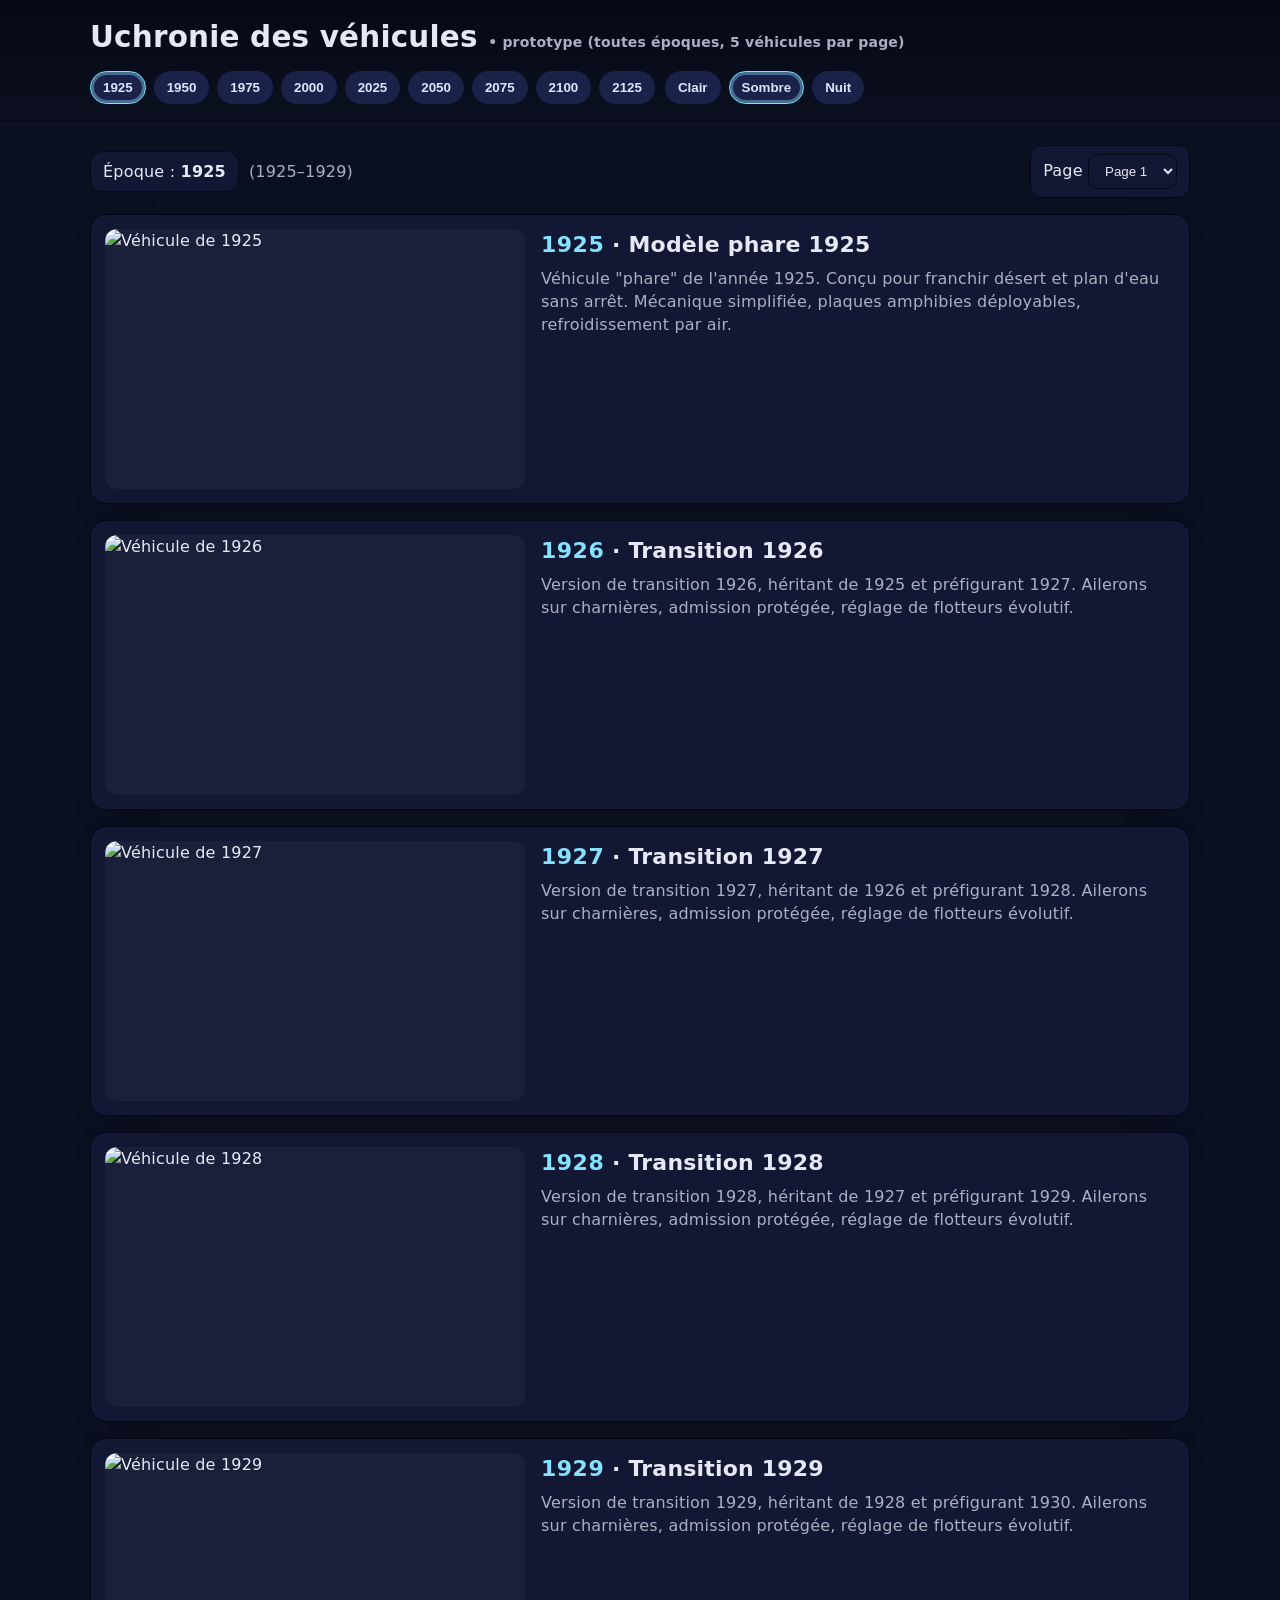
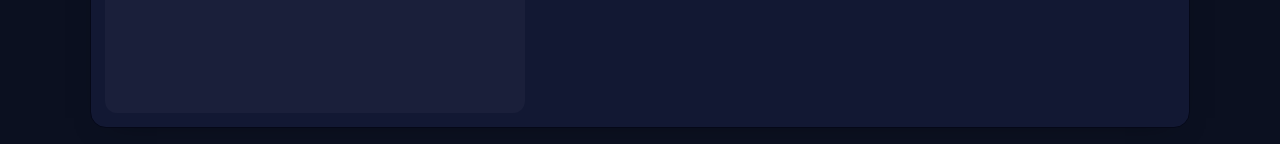
==== index.html @ 2140885a "Update and rename chronodius-index/index.html to index.html correction de la racine" ====
<!DOCTYPE html>
<html lang="fr">
<head>
  <meta charset="utf-8" />
  <meta name="viewport" content="width=device-width, initial-scale=1" />
  <title>Uchronie des véhicules • Starter 1925–1949</title>
  <style>
    :root {
      --bg: #0b1020;
      --fg: #e6e9f5;
      --muted: #aab0c4;
      --panel: #121833;
      --accent: #86e1ff;
      --btn: #1a224a;
      --btn-fg: #dbe6ff;
      --ring: #86e1ff66;
    }
    .theme-light{ --bg:#f5f7fb; --fg:#101223; --muted:#5b6177; --panel:#ffffff; --accent:#2b79ff; --btn:#e8ecf9; --btn-fg:#0f1a3a; --ring:#2b79ff55; }
    .theme-dark { --bg:#0b1020; --fg:#e6e9f5; --muted:#aab0c4; --panel:#121833; --accent:#86e1ff; --btn:#1a224a; --btn-fg:#dbe6ff; --ring:#86e1ff66; }
    .theme-night{ --bg:#04050b; --fg:#d6d9eb; --muted:#9aa2c0; --panel:#0a0f24; --accent:#9a7bff; --btn:#10183a; --btn-fg:#e6e6ff; --ring:#9a7bff55; }

    html,body{height:100%;}
    body{
      margin:0; background:var(--bg); color:var(--fg); font-family: system-ui, -apple-system, Segoe UI, Roboto, Inter, Helvetica, Arial, sans-serif;
      line-height:1.45; letter-spacing:.2px;
    }
    header{
      position:sticky; top:0; z-index:10; backdrop-filter:saturate(140%) blur(8px);
      background: linear-gradient(180deg, color-mix(in oklab, var(--bg), #000 20%) 0%, var(--bg) 100%);
      border-bottom:1px solid color-mix(in oklab, var(--panel), #000 35%);
    }
    .wrap{ max-width:1100px; margin:0 auto; padding:16px; }
    h1{ font-size: clamp(20px, 2.3vw, 32px); margin:0; }
    .sub{ color:var(--muted); font-size:14px; }

    .bar{ display:flex; gap:10px; flex-wrap:wrap; align-items:center; margin-top:12px; }
    .eras, .themes{ display:flex; gap:8px; flex-wrap:wrap; }
    button{
      appearance:none; border:1px solid transparent; background:var(--btn); color:var(--btn-fg);
      padding:8px 12px; border-radius:999px; font-weight:600; cursor:pointer; transition: .15s ease;
    }
    button:hover{ transform:translateY(-1px); box-shadow:0 6px 16px -8px var(--ring); }
    button:focus{ outline:2px solid transparent; box-shadow:0 0 0 3px var(--ring); }
    button[aria-current="true"]{ border-color:var(--accent); box-shadow:0 0 0 3px var(--ring) inset; }
    button[disabled]{ opacity:.45; cursor:not-allowed; }

    main{ padding:24px 0 64px; }
    .controls{ display:flex; justify-content:space-between; align-items:center; gap:12px; margin: 8px 0 16px; }
    .controls .left{ display:flex; gap:10px; align-items:center; }
    .pill{ background:var(--panel); padding:8px 12px; border-radius:12px; border:1px solid color-mix(in oklab, var(--panel), #000 35%); }
    select{ background:var(--panel); color:var(--fg); border:1px solid color-mix(in oklab, var(--panel), #000 35%); border-radius:10px; padding:8px 12px; }
    .range{ color:var(--muted); font-variant-numeric:tabular-nums; }

    .grid{ display:grid; gap:16px; }
    .card{
      display:grid; grid-template-columns: minmax(260px, 420px) 1fr; gap:16px; align-items:start;
      background: var(--panel); border-radius:16px; padding:14px; border:1px solid color-mix(in oklab, var(--panel), #000 35%);
      box-shadow: 0 10px 30px -20px #0008;
    }
    .card img{ width:100%; height:260px; object-fit:cover; border-radius:12px; background: #1a1f3a; }
    .card h3{ margin:0 0 6px; font-size: clamp(18px, 1.8vw, 22px); }
    .year{ font-weight:700; letter-spacing:.5px; color:var(--accent); }
    .desc{ color:var(--muted); margin-top:6px; }

    @media (max-width: 860px){
      .card{ grid-template-columns: 1fr; }
      .card img{ height: 220px; }
      .controls{ flex-direction:column; align-items:stretch; }
      .controls .left{ justify-content:space-between; }
    }
  </style>
</head>
<body class="theme-dark">
  <header>
    <div class="wrap">
      <h1>Uchronie des véhicules
        <span class="sub">• prototype (toutes époques, 5 véhicules par page)</span>
      </h1>
      <div class="bar">
        <div class="eras" id="eraBar" aria-label="Choisir l'époque" role="tablist"></div>
        <div class="themes" aria-label="Thèmes">
          <button data-theme="light" title="Thème clair">Clair</button>
          <button data-theme="dark" title="Thème sombre" aria-current="true">Sombre</button>
          <button data-theme="night" title="Thème nuit">Nuit</button>
        </div>
      </div>
    </div>
  </header>

  <main class="wrap">
    <div class="controls">
      <div class="left">
        <span class="pill">Époque : <strong id="eraLabel">1925</strong></span>
        <span class="range" id="rangeLabel">(1925–1929)</span>
      </div>
      <label class="pill" for="pageSelect">Page 
        <select id="pageSelect" aria-label="Sélecteur de page"></select>
      </label>
    </div>

    <section class="grid" id="cards" aria-live="polite"></section>
  </main>

  <script>
    // ---------- Config ----------
    const ERAS = [1925, 1950, 1975, 2000, 2025, 2050, 2075, 2100, 2125]; // 9 boutons listés
    const ERA_SPAN_YEARS = 25;    // chaque époque couvre 25 ans (ex. 1925–1949)
    const PAGE_SIZE = 5;          // 5 véhicules par page

    // ---------- Éléments ----------
    const eraBar = document.getElementById('eraBar');
    const eraLabel = document.getElementById('eraLabel');
    const rangeLabel = document.getElementById('rangeLabel');
    const pageSelect = document.getElementById('pageSelect');
    const cards = document.getElementById('cards');

    // ---------- Thèmes ----------
    const root = document.body;
    const themeButtons = document.querySelectorAll('[data-theme]');
    const THEME_KEY = 'uchronie_theme';
    function applyTheme(name){
      root.classList.remove('theme-light','theme-dark','theme-night');
      root.classList.add(`theme-${name}`);
      themeButtons.forEach(b=>b.setAttribute('aria-current', b.dataset.theme===name ? 'true' : 'false'));
      localStorage.setItem(THEME_KEY, name);
    }
    // init theme
    applyTheme(localStorage.getItem(THEME_KEY) || 'dark');
    themeButtons.forEach(btn=>btn.addEventListener('click',()=>applyTheme(btn.dataset.theme)));

    // ---------- Fonction utilitaire pour les images ----------
    function getVehicleImage(year) {
      // Utiliser les vraies images pour les années spécifiées, placeholders pour les autres
      if (year === 1925 || year === 1926 || 
          year === 1930 || year === 1931 || year === 1932 || year === 1934 ||
          year === 1935 || year === 1936 || year === 1937 ||
          year === 1940 || year === 1941 || year === 1942 || year === 1943 || year === 1944 ||
          year === 1945 || year === 1946 || year === 1947 || year === 1948 || year === 1949 ||
          year === 1950 || year === 1951 || year === 1952 || year === 1953 || year === 1954 ||
          year === 1955 || year === 1956 || year === 1957 || year === 1958 || year === 1959        
        ) {
        return `img/${year}.png`;
      } else {
        return `https://via.placeholder.com/800x520?text=${encodeURIComponent('Véhicule '+year)}`;
      }
    }

    // ---------- Données (prototype pour l'époque 1925) ----------
    function makeVehiclesForEra(startYear){
      // couvre startYear .. startYear+24 (incl.)
      const out = [];
      for(let y=startYear; y<startYear+ERA_SPAN_YEARS; y++){
        const milestone = (y % 5 === 0); // années .0 ou .5
        const title = milestone
          ? `Modèle phare ${y}`
          : `Transition ${y}`;
        const imgUrl = getVehicleImage(y);
        const blurb = milestone
          ? `Véhicule "phare" de l'année ${y}. Conçu pour franchir désert et plan d'eau sans arrêt. Mécanique simplifiée, plaques amphibies déployables, refroidissement par air.`
          : `Version de transition ${y}, héritant de ${y-1} et préfigurant ${y+1}. Ailerons sur charnières, admission protégée, réglage de flotteurs évolutif.`;
        out.push({ id: `car-${y}`, year:y, title, img:imgUrl, desc: blurb });
      }
      return out;
    }

    // ---------- Données pour l'époque 1950 ----------
    function makeVehiclesForEra1950(startYear){
      // couvre startYear .. startYear+24 (incl.)
      const out = [];
      for(let y=startYear; y<startYear+ERA_SPAN_YEARS; y++){
        const milestone = (y % 5 === 0); // années .0 ou .5
        const title = milestone
          ? `Modèle phare ${y}`
          : `Transition ${y}`;
        const imgUrl = getVehicleImage(y);
        const blurb = milestone
          ? `Véhicule "phare" de l'année ${y}. Conçu pour franchir désert et plan d'eau sans arrêt. Mécanique simplifiée, plaques amphibies déployables, refroidissement par air.`
          : `Version de transition ${y}, héritant de ${y-1} et préfigurant ${y+1}. Ailerons sur charnières, admission protégée, réglage de flotteurs évolutif.`;
        out.push({ id: `car-${y}`, year:y, title, img:imgUrl, desc: blurb });
      }
      return out;
    }

    // ---------- Données pour l'époque 1975 ----------
    function makeVehiclesForEra1975(startYear){
      const out = [];
      for(let y=startYear; y<startYear+ERA_SPAN_YEARS; y++){
        const milestone = (y % 5 === 0);
        const title = milestone
          ? `Modèle phare ${y}`
          : `Transition ${y}`;
        const imgUrl = getVehicleImage(y);
        const blurb = milestone
          ? `Véhicule "phare" de l'année ${y}. Conçu pour franchir désert et plan d'eau sans arrêt. Mécanique simplifiée, plaques amphibies déployables, refroidissement par air.`
          : `Version de transition ${y}, héritant de ${y-1} et préfigurant ${y+1}. Ailerons sur charnières, admission protégée, réglage de flotteurs évolutif.`;
        out.push({ id: `car-${y}`, year:y, title, img:imgUrl, desc: blurb });
      }
      return out;
    }

    // ---------- Données pour l'époque 2000 ----------
    function makeVehiclesForEra2000(startYear){
      const out = [];
      for(let y=startYear; y<startYear+ERA_SPAN_YEARS; y++){
        const milestone = (y % 5 === 0);
        const title = milestone
          ? `Modèle phare ${y}`
          : `Transition ${y}`;
        const imgUrl = getVehicleImage(y);
        const blurb = milestone
          ? `Véhicule "phare" de l'année ${y}. Conçu pour franchir désert et plan d'eau sans arrêt. Mécanique simplifiée, plaques amphibies déployables, refroidissement par air.`
          : `Version de transition ${y}, héritant de ${y-1} et préfigurant ${y+1}. Ailerons sur charnières, admission protégée, réglage de flotteurs évolutif.`;
        out.push({ id: `car-${y}`, year:y, title, img:imgUrl, desc: blurb });
      }
      return out;
    }

    // ---------- Données pour l'époque 2025 ----------
    function makeVehiclesForEra2025(startYear){
      const out = [];
      for(let y=startYear; y<startYear+ERA_SPAN_YEARS; y++){
        const milestone = (y % 5 === 0);
        const title = milestone
          ? `Modèle phare ${y}`
          : `Transition ${y}`;
        const imgUrl = getVehicleImage(y);
        const blurb = milestone
          ? `Véhicule "phare" de l'année ${y}. Conçu pour franchir désert et plan d'eau sans arrêt. Mécanique simplifiée, plaques amphibies déployables, refroidissement par air.`
          : `Version de transition ${y}, héritant de ${y-1} et préfigurant ${y+1}. Ailerons sur charnières, admission protégée, réglage de flotteurs évolutif.`;
        out.push({ id: `car-${y}`, year:y, title, img:imgUrl, desc: blurb });
      }
      return out;
    }

    // ---------- Données pour l'époque 2050 ----------
    function makeVehiclesForEra2050(startYear){
      const out = [];
      for(let y=startYear; y<startYear+ERA_SPAN_YEARS; y++){
        const milestone = (y % 5 === 0);
        const title = milestone
          ? `Modèle phare ${y}`
          : `Transition ${y}`;
        const imgUrl = getVehicleImage(y);
        const blurb = milestone
          ? `Véhicule "phare" de l'année ${y}. Conçu pour franchir désert et plan d'eau sans arrêt. Mécanique simplifiée, plaques amphibies déployables, refroidissement par air.`
          : `Version de transition ${y}, héritant de ${y-1} et préfigurant ${y+1}. Ailerons sur charnières, admission protégée, réglage de flotteurs évolutif.`;
        out.push({ id: `car-${y}`, year:y, title, img:imgUrl, desc: blurb });
      }
      return out;
    }

    // ---------- Données pour l'époque 2075 ----------
    function makeVehiclesForEra2075(startYear){
      const out = [];
      for(let y=startYear; y<startYear+ERA_SPAN_YEARS; y++){
        const milestone = (y % 5 === 0);
        const title = milestone
          ? `Modèle phare ${y}`
          : `Transition ${y}`;
        const imgUrl = getVehicleImage(y);
        const blurb = milestone
          ? `Véhicule "phare" de l'année ${y}. Conçu pour franchir désert et plan d'eau sans arrêt. Mécanique simplifiée, plaques amphibies déployables, refroidissement par air.`
          : `Version de transition ${y}, héritant de ${y-1} et préfigurant ${y+1}. Ailerons sur charnières, admission protégée, réglage de flotteurs évolutif.`;
        out.push({ id: `car-${y}`, year:y, title, img:imgUrl, desc: blurb });
      }
      return out;
    }

    // ---------- Données pour l'époque 2100 ----------
    function makeVehiclesForEra2100(startYear){
      const out = [];
      for(let y=startYear; y<startYear+ERA_SPAN_YEARS; y++){
        const milestone = (y % 5 === 0);
        const title = milestone
          ? `Modèle phare ${y}`
          : `Transition ${y}`;
        const imgUrl = getVehicleImage(y);
        const blurb = milestone
          ? `Véhicule "phare" de l'année ${y}. Conçu pour franchir désert et plan d'eau sans arrêt. Mécanique simplifiée, plaques amphibies déployables, refroidissement par air.`
          : `Version de transition ${y}, héritant de ${y-1} et préfigurant ${y+1}. Ailerons sur charnières, admission protégée, réglage de flotteurs évolutif.`;
        out.push({ id: `car-${y}`, year:y, title, img:imgUrl, desc: blurb });
      }
      return out;
    }

    // ---------- Données pour l'époque 2125 ----------
    function makeVehiclesForEra2125(startYear){
      const out = [];
      for(let y=startYear; y<startYear+ERA_SPAN_YEARS; y++){
        const milestone = (y % 5 === 0);
        const title = milestone
          ? `Modèle phare ${y}`
          : `Transition ${y}`;
        const imgUrl = getVehicleImage(y);
        const blurb = milestone
          ? `Véhicule "phare" de l'année ${y}. Conçu pour franchir désert et plan d'eau sans arrêt. Mécanique simplifiée, plaques amphibies déployables, refroidissement par air.`
          : `Version de transition ${y}, héritant de ${y-1} et préfigurant ${y+1}. Ailerons sur charnières, admission protégée, réglage de flotteurs évolutif.`;
        out.push({ id: `car-${y}`, year:y, title, img:imgUrl, desc: blurb });
      }
      return out;
    }

    const DATA = {
      1925: makeVehiclesForEra(1925),
      1950: makeVehiclesForEra1950(1950),
      1975: makeVehiclesForEra1975(1975),
      2000: makeVehiclesForEra2000(2000),
      2025: makeVehiclesForEra2025(2025),
      2050: makeVehiclesForEra2050(2050),
      2075: makeVehiclesForEra2075(2075),
      2100: makeVehiclesForEra2100(2100),
      2125: makeVehiclesForEra2125(2125),
    };

    // ---------- UI : barre d'époques ----------
    function buildEraBar(currentEra){
      eraBar.innerHTML = '';
      ERAS.forEach(era => {
        const b = document.createElement('button');
        b.textContent = era;
        b.role = 'tab';
        b.setAttribute('aria-current', era===currentEra ? 'true' : 'false');
        if(!(era in DATA)){
          b.disabled = true; // pas encore prêt
          b.title = 'Bientôt';
        }else{
          b.addEventListener('click', ()=> navigate(era, 1));
        }
        eraBar.appendChild(b);
      });
    }

    // ---------- Rendu de page ----------
    function render(era, page){
      const vehicles = DATA[era];
      const totalPages = Math.ceil(vehicles.length / PAGE_SIZE);

      // labels
      eraLabel.textContent = era;
      const rangeStart = era;
      const rangeEnd = era + ERA_SPAN_YEARS - 1;
      const sliceStartYear = era + (page-1)*PAGE_SIZE;
      const sliceEndYear = Math.min(rangeStart + page*PAGE_SIZE - 1, rangeEnd);
      rangeLabel.textContent = `(${sliceStartYear}\u2013${sliceEndYear})`;

      // page select
      pageSelect.innerHTML = '';
      for(let p=1; p<=totalPages; p++){
        const opt = document.createElement('option');
        opt.value = p; opt.textContent = `Page ${p}`;
        if(p===page) opt.selected = true;
        pageSelect.appendChild(opt);
      }

      // cards
      const start = (page-1)*PAGE_SIZE;
      const end = start + PAGE_SIZE;
      const pageItems = vehicles.slice(start, end);

      cards.innerHTML = '';
      pageItems.forEach(v => {
        const art = document.createElement('article');
        art.className = 'card';
        art.innerHTML = `
          <img src="${v.img}" alt="Véhicule de ${v.year}" loading="lazy" />
          <div>
            <h3><span class="year">${v.year}</span> · ${v.title}</h3>
            <p class="desc">${v.desc}</p>
          </div>
        `;
        cards.appendChild(art);
      });
    }

    // ---------- Navigation (hash simple) ----------
    function navigate(era, page){
      location.hash = `#era=${era}&page=${page}`;
    }
    function parseHash(){
      const m = location.hash.match(/era=(\d+).*page=(\d+)/);
      const era = m ? parseInt(m[1],10) : 1925;
      const page = m ? parseInt(m[2],10) : 1;
      return {era, page};
    }
    window.addEventListener('hashchange', ()=>{
      const {era, page} = parseHash();
      buildEraBar(era);
      render(era, page);
    });

    // ---------- Init ----------
    (function init(){
      if(!location.hash) navigate(1925, 1);
      const {era, page} = parseHash();
      buildEraBar(era);
      render(era, page);
      pageSelect.addEventListener('change', e => navigate(parseHash().era, parseInt(e.target.value,10)));
    })();
  </script>
</body>
</html>
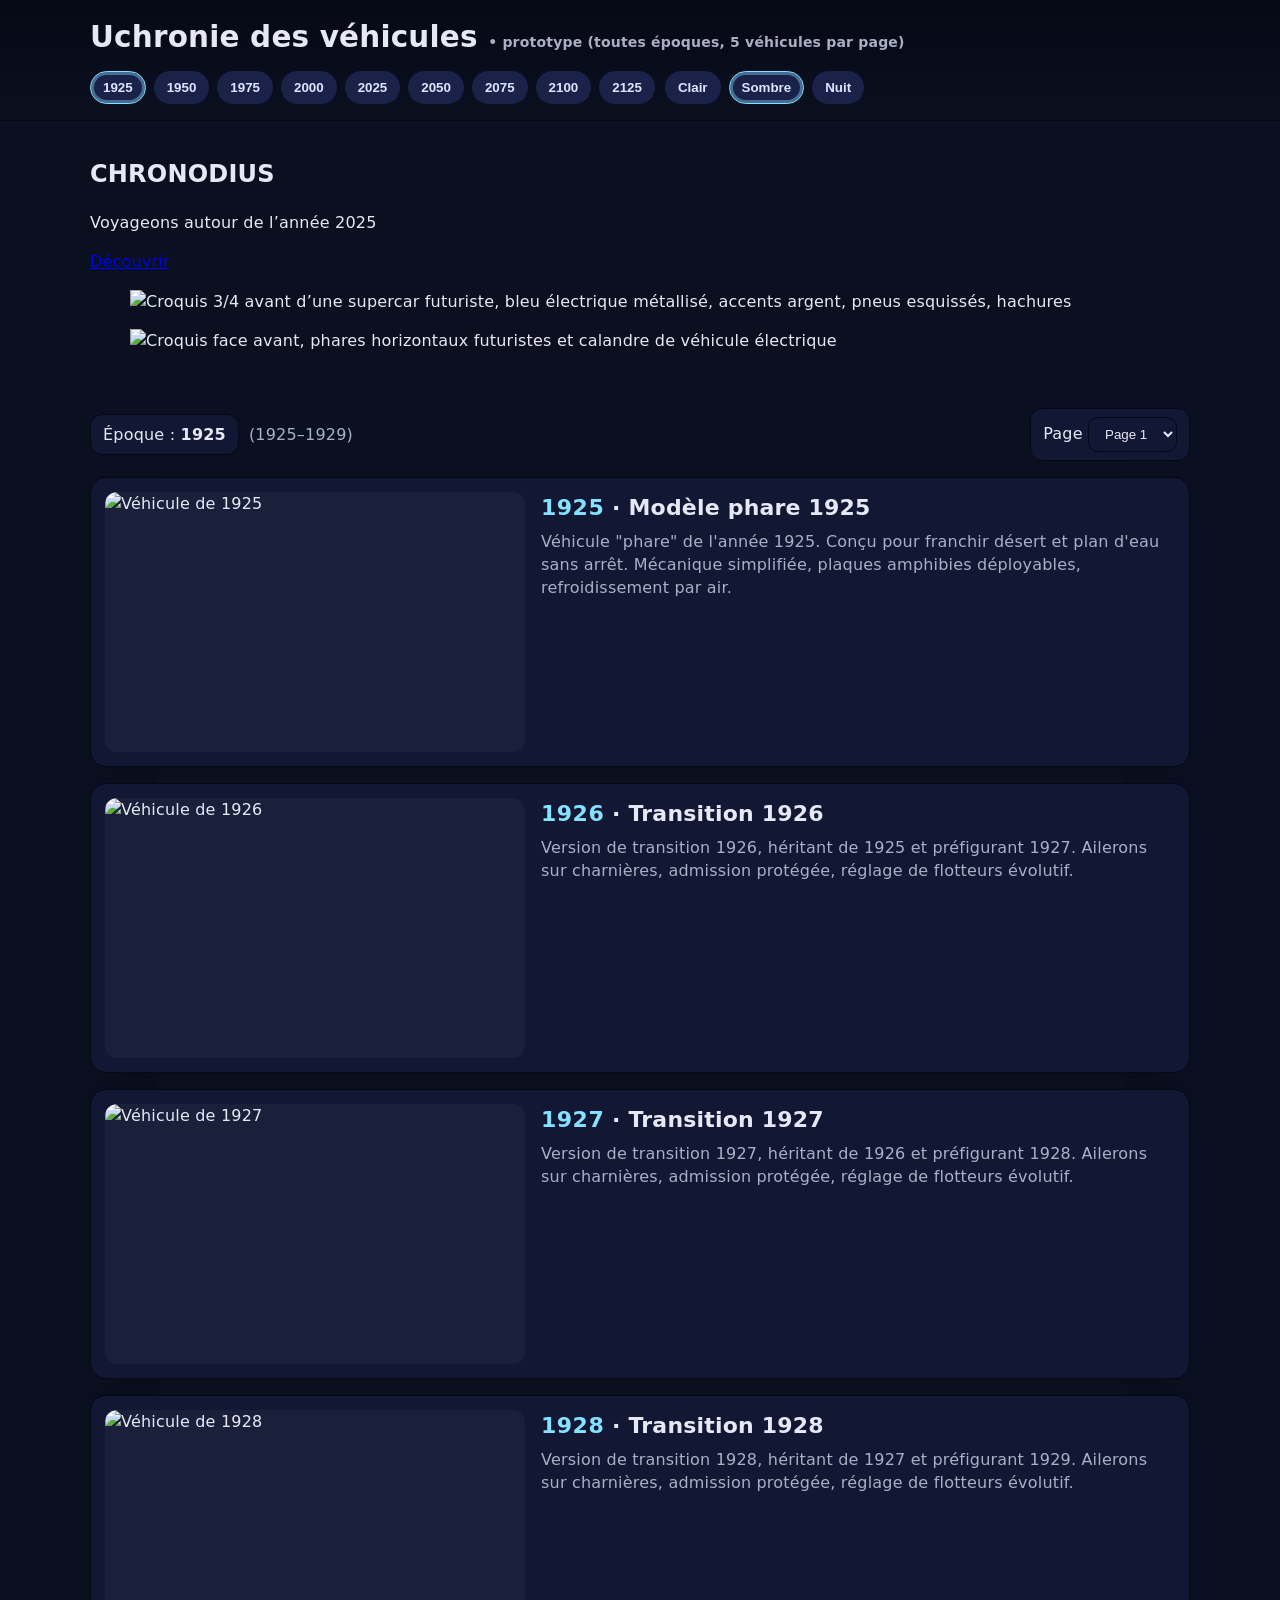
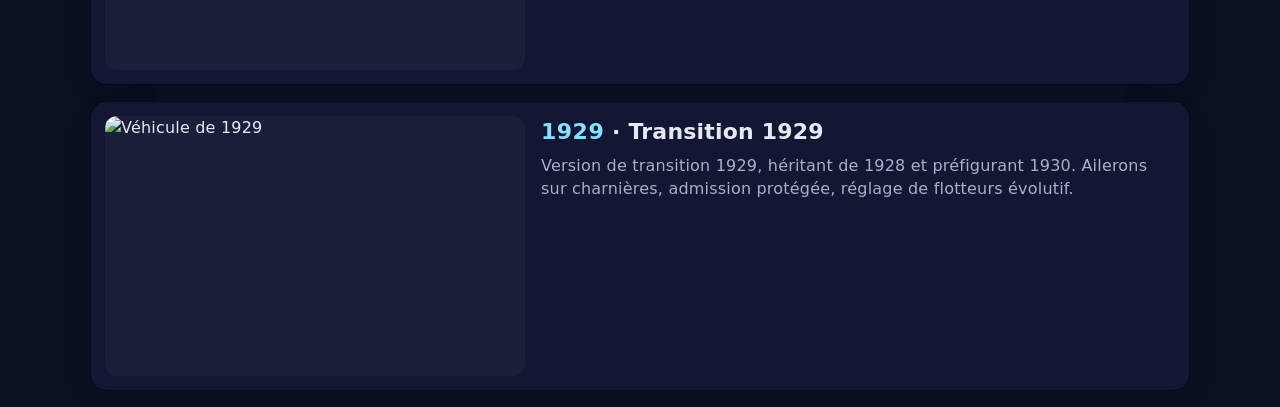
==== commit dd3b4b78: "Add files via upload" ====
--- a/index.html
+++ b/index.html
@@ -3,7 +3,7 @@
 <head>
   <meta charset="utf-8" />
   <meta name="viewport" content="width=device-width, initial-scale=1" />
-  <title>Uchronie des véhicules • Starter 1925–1949</title>
+  <title>Uchronie des véhicules • Starter 1925–2125</title>
   <style>
     :root {
       --bg: #0b1020;
@@ -69,6 +69,7 @@
       .controls .left{ justify-content:space-between; }
     }
   </style>
+  <link rel="stylesheet" href="style.css">
 </head>
 <body class="theme-dark">
   <header>
@@ -87,6 +88,32 @@
     </div>
   </header>
 
+  <section class="chronodius-hero" id="hero">
+  <div class="wrap hero-wrap">
+    <h2 class="hero-title">CHRONODIUS</h2>
+    <p class="hero-sub">Voyageons autour de l’année 2025</p>
+
+    <a class="hero-cta" href="#cards" aria-label="Aller à la galerie">
+      Découvrir
+    </a>
+
+    <div class="hero-sketches">
+      <!-- Vue 3/4 avant (en haut sur desktop ; en premier sur mobile) -->
+      <figure class="hero-sheet">
+        <img src="img/chronodius-sketch.png"
+             alt="Croquis 3/4 avant d’une supercar futuriste, bleu électrique métallisé, accents argent, pneus esquissés, hachures">
+      </figure>
+
+      <!-- Vue de face (en dessous sur desktop et mobile) -->
+      <figure class="hero-sheet">
+        <img src="img/chronodius-front.png"
+             alt="Croquis face avant, phares horizontaux futuristes et calandre de véhicule électrique">
+      </figure>
+    </div>
+  </div>
+</section>
+
+
   <main class="wrap">
     <div class="controls">
       <div class="left">
@@ -103,9 +130,17 @@
 
   <script>
     // ---------- Config ----------
-    const ERAS = [1925, 1950, 1975, 2000, 2025, 2050, 2075, 2100, 2125]; // 9 boutons listés
+    const ERAS = [1925, 1950, 1975, 2000, 2025, 2050, 2075, 2100, 2125];
     const ERA_SPAN_YEARS = 25;    // chaque époque couvre 25 ans (ex. 1925–1949)
     const PAGE_SIZE = 5;          // 5 véhicules par page
+
+    // Années pour lesquelles tu as déjà de vraies images dans /img (PNG)
+    const AVAILABLE_IMG_YEARS = new Set([
+      1925, 1926,
+      1930, 1931, 1932, 1934, 1935, 1936, 1937,
+      1940, 1941, 1942, 1943, 1944, 1945, 1946, 1947, 1948, 1949,
+      1950, 1951, 1952, 1953, 1954, 1955, 1956, 1957, 1958, 1959
+    ]);
 
     // ---------- Éléments ----------
     const eraBar = document.getElementById('eraBar');
@@ -128,189 +163,28 @@
     applyTheme(localStorage.getItem(THEME_KEY) || 'dark');
     themeButtons.forEach(btn=>btn.addEventListener('click',()=>applyTheme(btn.dataset.theme)));
 
-    // ---------- Fonction utilitaire pour les images ----------
-    function getVehicleImage(year) {
-      // Utiliser les vraies images pour les années spécifiées, placeholders pour les autres
-      if (year === 1925 || year === 1926 || 
-          year === 1930 || year === 1931 || year === 1932 || year === 1934 ||
-          year === 1935 || year === 1936 || year === 1937 ||
-          year === 1940 || year === 1941 || year === 1942 || year === 1943 || year === 1944 ||
-          year === 1945 || year === 1946 || year === 1947 || year === 1948 || year === 1949 ||
-          year === 1950 || year === 1951 || year === 1952 || year === 1953 || year === 1954 ||
-          year === 1955 || year === 1956 || year === 1957 || year === 1958 || year === 1959        
-        ) {
-        return `img/${year}.png`;
-      } else {
-        return `https://via.placeholder.com/800x520?text=${encodeURIComponent('Véhicule '+year)}`;
-      }
-    }
-
-    // ---------- Données (prototype pour l'époque 1925) ----------
+    // ---------- Utilitaires images ----------
+    const PLACEHOLDER = (year)=>`https://via.placeholder.com/800x520?text=${encodeURIComponent('Véhicule '+year)}`;
+    function getVehicleImage(year){
+      return AVAILABLE_IMG_YEARS.has(year) ? `img/${year}.png` : PLACEHOLDER(year);
+    }
+
+    // ---------- Fabrique de données générique ----------
     function makeVehiclesForEra(startYear){
-      // couvre startYear .. startYear+24 (incl.)
       const out = [];
       for(let y=startYear; y<startYear+ERA_SPAN_YEARS; y++){
         const milestone = (y % 5 === 0); // années .0 ou .5
-        const title = milestone
-          ? `Modèle phare ${y}`
-          : `Transition ${y}`;
-        const imgUrl = getVehicleImage(y);
+        const title = milestone ? `Modèle phare ${y}` : `Transition ${y}`;
         const blurb = milestone
           ? `Véhicule "phare" de l'année ${y}. Conçu pour franchir désert et plan d'eau sans arrêt. Mécanique simplifiée, plaques amphibies déployables, refroidissement par air.`
           : `Version de transition ${y}, héritant de ${y-1} et préfigurant ${y+1}. Ailerons sur charnières, admission protégée, réglage de flotteurs évolutif.`;
-        out.push({ id: `car-${y}`, year:y, title, img:imgUrl, desc: blurb });
+        out.push({ id:`car-${y}`, year:y, title, img:getVehicleImage(y), desc:blurb });
       }
       return out;
     }
 
-    // ---------- Données pour l'époque 1950 ----------
-    function makeVehiclesForEra1950(startYear){
-      // couvre startYear .. startYear+24 (incl.)
-      const out = [];
-      for(let y=startYear; y<startYear+ERA_SPAN_YEARS; y++){
-        const milestone = (y % 5 === 0); // années .0 ou .5
-        const title = milestone
-          ? `Modèle phare ${y}`
-          : `Transition ${y}`;
-        const imgUrl = getVehicleImage(y);
-        const blurb = milestone
-          ? `Véhicule "phare" de l'année ${y}. Conçu pour franchir désert et plan d'eau sans arrêt. Mécanique simplifiée, plaques amphibies déployables, refroidissement par air.`
-          : `Version de transition ${y}, héritant de ${y-1} et préfigurant ${y+1}. Ailerons sur charnières, admission protégée, réglage de flotteurs évolutif.`;
-        out.push({ id: `car-${y}`, year:y, title, img:imgUrl, desc: blurb });
-      }
-      return out;
-    }
-
-    // ---------- Données pour l'époque 1975 ----------
-    function makeVehiclesForEra1975(startYear){
-      const out = [];
-      for(let y=startYear; y<startYear+ERA_SPAN_YEARS; y++){
-        const milestone = (y % 5 === 0);
-        const title = milestone
-          ? `Modèle phare ${y}`
-          : `Transition ${y}`;
-        const imgUrl = getVehicleImage(y);
-        const blurb = milestone
-          ? `Véhicule "phare" de l'année ${y}. Conçu pour franchir désert et plan d'eau sans arrêt. Mécanique simplifiée, plaques amphibies déployables, refroidissement par air.`
-          : `Version de transition ${y}, héritant de ${y-1} et préfigurant ${y+1}. Ailerons sur charnières, admission protégée, réglage de flotteurs évolutif.`;
-        out.push({ id: `car-${y}`, year:y, title, img:imgUrl, desc: blurb });
-      }
-      return out;
-    }
-
-    // ---------- Données pour l'époque 2000 ----------
-    function makeVehiclesForEra2000(startYear){
-      const out = [];
-      for(let y=startYear; y<startYear+ERA_SPAN_YEARS; y++){
-        const milestone = (y % 5 === 0);
-        const title = milestone
-          ? `Modèle phare ${y}`
-          : `Transition ${y}`;
-        const imgUrl = getVehicleImage(y);
-        const blurb = milestone
-          ? `Véhicule "phare" de l'année ${y}. Conçu pour franchir désert et plan d'eau sans arrêt. Mécanique simplifiée, plaques amphibies déployables, refroidissement par air.`
-          : `Version de transition ${y}, héritant de ${y-1} et préfigurant ${y+1}. Ailerons sur charnières, admission protégée, réglage de flotteurs évolutif.`;
-        out.push({ id: `car-${y}`, year:y, title, img:imgUrl, desc: blurb });
-      }
-      return out;
-    }
-
-    // ---------- Données pour l'époque 2025 ----------
-    function makeVehiclesForEra2025(startYear){
-      const out = [];
-      for(let y=startYear; y<startYear+ERA_SPAN_YEARS; y++){
-        const milestone = (y % 5 === 0);
-        const title = milestone
-          ? `Modèle phare ${y}`
-          : `Transition ${y}`;
-        const imgUrl = getVehicleImage(y);
-        const blurb = milestone
-          ? `Véhicule "phare" de l'année ${y}. Conçu pour franchir désert et plan d'eau sans arrêt. Mécanique simplifiée, plaques amphibies déployables, refroidissement par air.`
-          : `Version de transition ${y}, héritant de ${y-1} et préfigurant ${y+1}. Ailerons sur charnières, admission protégée, réglage de flotteurs évolutif.`;
-        out.push({ id: `car-${y}`, year:y, title, img:imgUrl, desc: blurb });
-      }
-      return out;
-    }
-
-    // ---------- Données pour l'époque 2050 ----------
-    function makeVehiclesForEra2050(startYear){
-      const out = [];
-      for(let y=startYear; y<startYear+ERA_SPAN_YEARS; y++){
-        const milestone = (y % 5 === 0);
-        const title = milestone
-          ? `Modèle phare ${y}`
-          : `Transition ${y}`;
-        const imgUrl = getVehicleImage(y);
-        const blurb = milestone
-          ? `Véhicule "phare" de l'année ${y}. Conçu pour franchir désert et plan d'eau sans arrêt. Mécanique simplifiée, plaques amphibies déployables, refroidissement par air.`
-          : `Version de transition ${y}, héritant de ${y-1} et préfigurant ${y+1}. Ailerons sur charnières, admission protégée, réglage de flotteurs évolutif.`;
-        out.push({ id: `car-${y}`, year:y, title, img:imgUrl, desc: blurb });
-      }
-      return out;
-    }
-
-    // ---------- Données pour l'époque 2075 ----------
-    function makeVehiclesForEra2075(startYear){
-      const out = [];
-      for(let y=startYear; y<startYear+ERA_SPAN_YEARS; y++){
-        const milestone = (y % 5 === 0);
-        const title = milestone
-          ? `Modèle phare ${y}`
-          : `Transition ${y}`;
-        const imgUrl = getVehicleImage(y);
-        const blurb = milestone
-          ? `Véhicule "phare" de l'année ${y}. Conçu pour franchir désert et plan d'eau sans arrêt. Mécanique simplifiée, plaques amphibies déployables, refroidissement par air.`
-          : `Version de transition ${y}, héritant de ${y-1} et préfigurant ${y+1}. Ailerons sur charnières, admission protégée, réglage de flotteurs évolutif.`;
-        out.push({ id: `car-${y}`, year:y, title, img:imgUrl, desc: blurb });
-      }
-      return out;
-    }
-
-    // ---------- Données pour l'époque 2100 ----------
-    function makeVehiclesForEra2100(startYear){
-      const out = [];
-      for(let y=startYear; y<startYear+ERA_SPAN_YEARS; y++){
-        const milestone = (y % 5 === 0);
-        const title = milestone
-          ? `Modèle phare ${y}`
-          : `Transition ${y}`;
-        const imgUrl = getVehicleImage(y);
-        const blurb = milestone
-          ? `Véhicule "phare" de l'année ${y}. Conçu pour franchir désert et plan d'eau sans arrêt. Mécanique simplifiée, plaques amphibies déployables, refroidissement par air.`
-          : `Version de transition ${y}, héritant de ${y-1} et préfigurant ${y+1}. Ailerons sur charnières, admission protégée, réglage de flotteurs évolutif.`;
-        out.push({ id: `car-${y}`, year:y, title, img:imgUrl, desc: blurb });
-      }
-      return out;
-    }
-
-    // ---------- Données pour l'époque 2125 ----------
-    function makeVehiclesForEra2125(startYear){
-      const out = [];
-      for(let y=startYear; y<startYear+ERA_SPAN_YEARS; y++){
-        const milestone = (y % 5 === 0);
-        const title = milestone
-          ? `Modèle phare ${y}`
-          : `Transition ${y}`;
-        const imgUrl = getVehicleImage(y);
-        const blurb = milestone
-          ? `Véhicule "phare" de l'année ${y}. Conçu pour franchir désert et plan d'eau sans arrêt. Mécanique simplifiée, plaques amphibies déployables, refroidissement par air.`
-          : `Version de transition ${y}, héritant de ${y-1} et préfigurant ${y+1}. Ailerons sur charnières, admission protégée, réglage de flotteurs évolutif.`;
-        out.push({ id: `car-${y}`, year:y, title, img:imgUrl, desc: blurb });
-      }
-      return out;
-    }
-
-    const DATA = {
-      1925: makeVehiclesForEra(1925),
-      1950: makeVehiclesForEra1950(1950),
-      1975: makeVehiclesForEra1975(1975),
-      2000: makeVehiclesForEra2000(2000),
-      2025: makeVehiclesForEra2025(2025),
-      2050: makeVehiclesForEra2050(2050),
-      2075: makeVehiclesForEra2075(2075),
-      2100: makeVehiclesForEra2100(2100),
-      2125: makeVehiclesForEra2125(2125),
-    };
+    // Génère les données pour toutes les époques
+    const DATA = Object.fromEntries(ERAS.map(era => [era, makeVehiclesForEra(era)]));
 
     // ---------- UI : barre d'époques ----------
     function buildEraBar(currentEra){
@@ -320,12 +194,7 @@
         b.textContent = era;
         b.role = 'tab';
         b.setAttribute('aria-current', era===currentEra ? 'true' : 'false');
-        if(!(era in DATA)){
-          b.disabled = true; // pas encore prêt
-          b.title = 'Bientôt';
-        }else{
-          b.addEventListener('click', ()=> navigate(era, 1));
-        }
+        b.addEventListener('click', ()=> navigate(era, 1));
         eraBar.appendChild(b);
       });
     }
@@ -361,13 +230,21 @@
       pageItems.forEach(v => {
         const art = document.createElement('article');
         art.className = 'card';
-        art.innerHTML = `
-          <img src="${v.img}" alt="Véhicule de ${v.year}" loading="lazy" />
-          <div>
-            <h3><span class="year">${v.year}</span> · ${v.title}</h3>
-            <p class="desc">${v.desc}</p>
-          </div>
+        const img = document.createElement('img');
+        img.setAttribute('alt', `Véhicule de ${v.year}`);
+        img.setAttribute('loading', 'lazy');
+        img.setAttribute('decoding', 'async');
+        img.setAttribute('width', '800');
+        img.setAttribute('height', '520');
+        img.src = v.img;
+        img.onerror = () => { img.onerror = null; img.src = PLACEHOLDER(v.year); };
+
+        const box = document.createElement('div');
+        box.innerHTML = `
+          <h3><span class="year">${v.year}</span> · ${v.title}</h3>
+          <p class="desc">${v.desc}</p>
         `;
+        art.append(img, box);
         cards.appendChild(art);
       });
     }
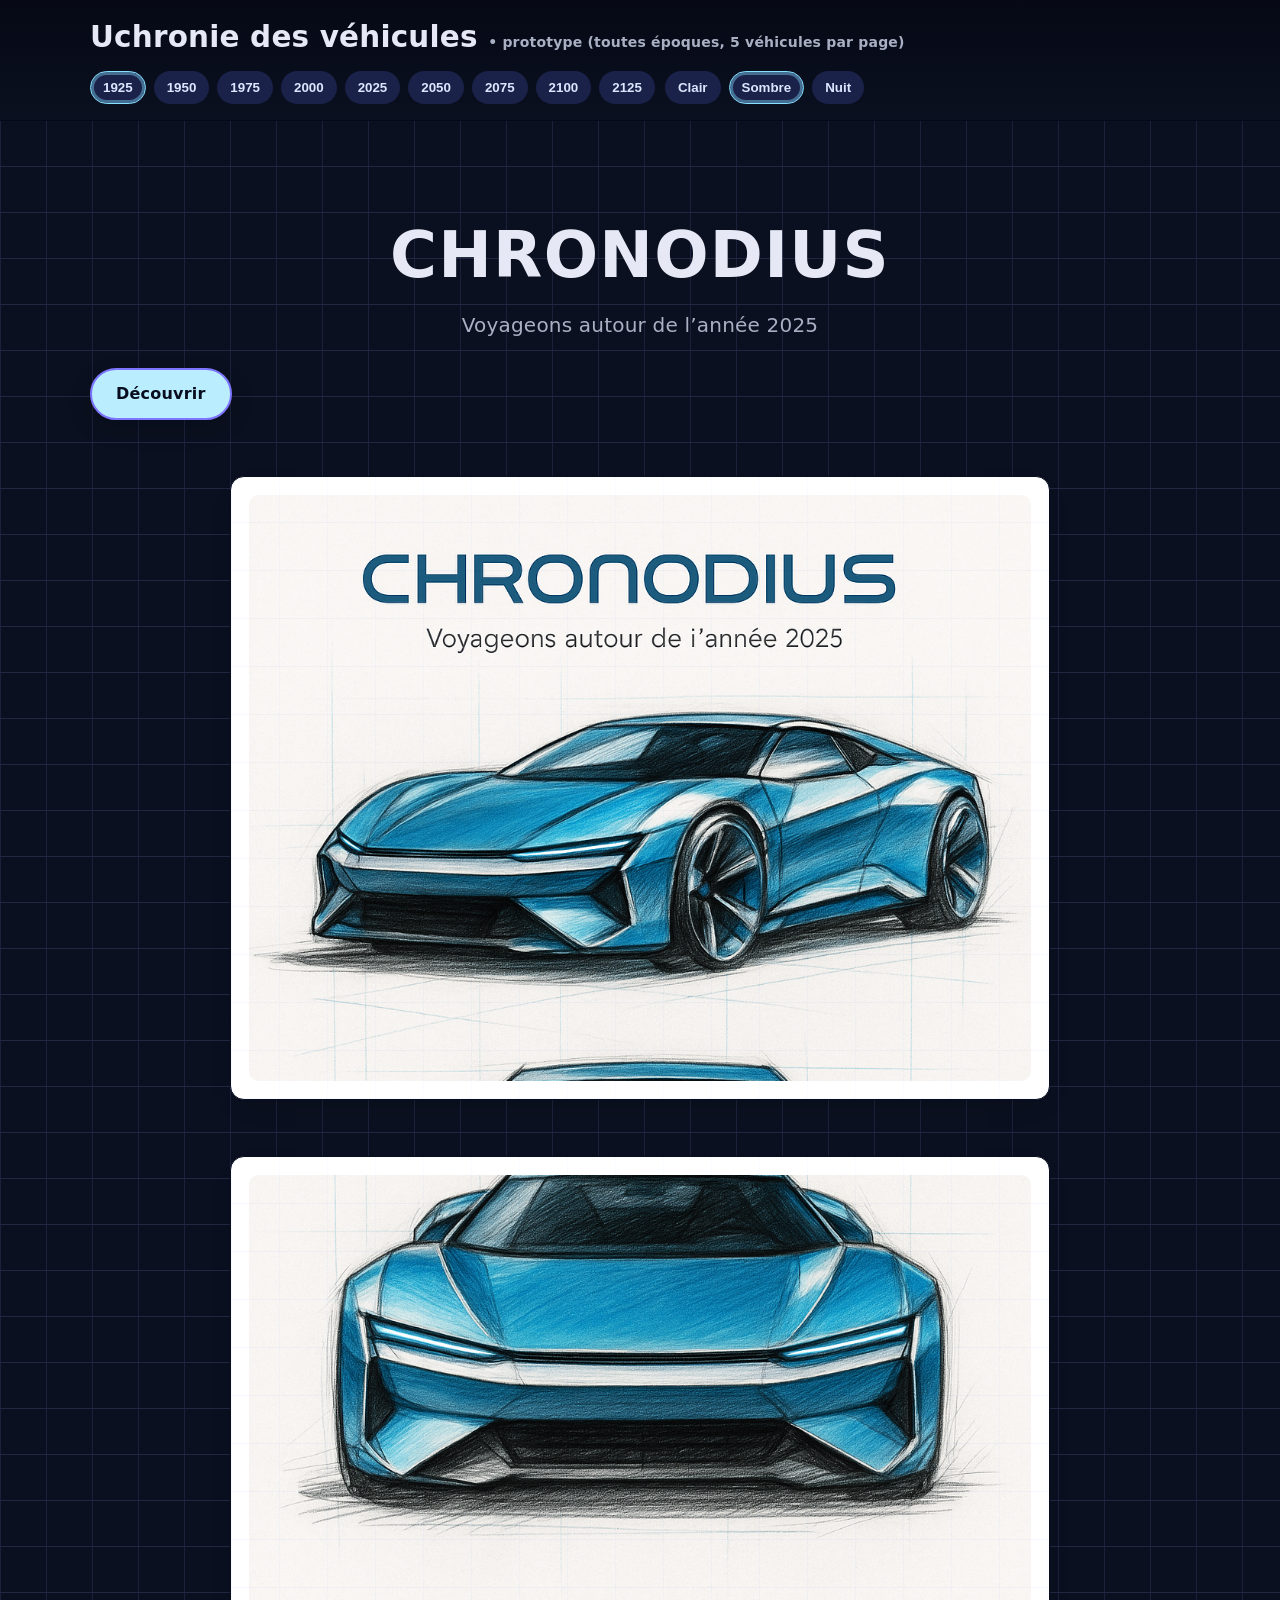
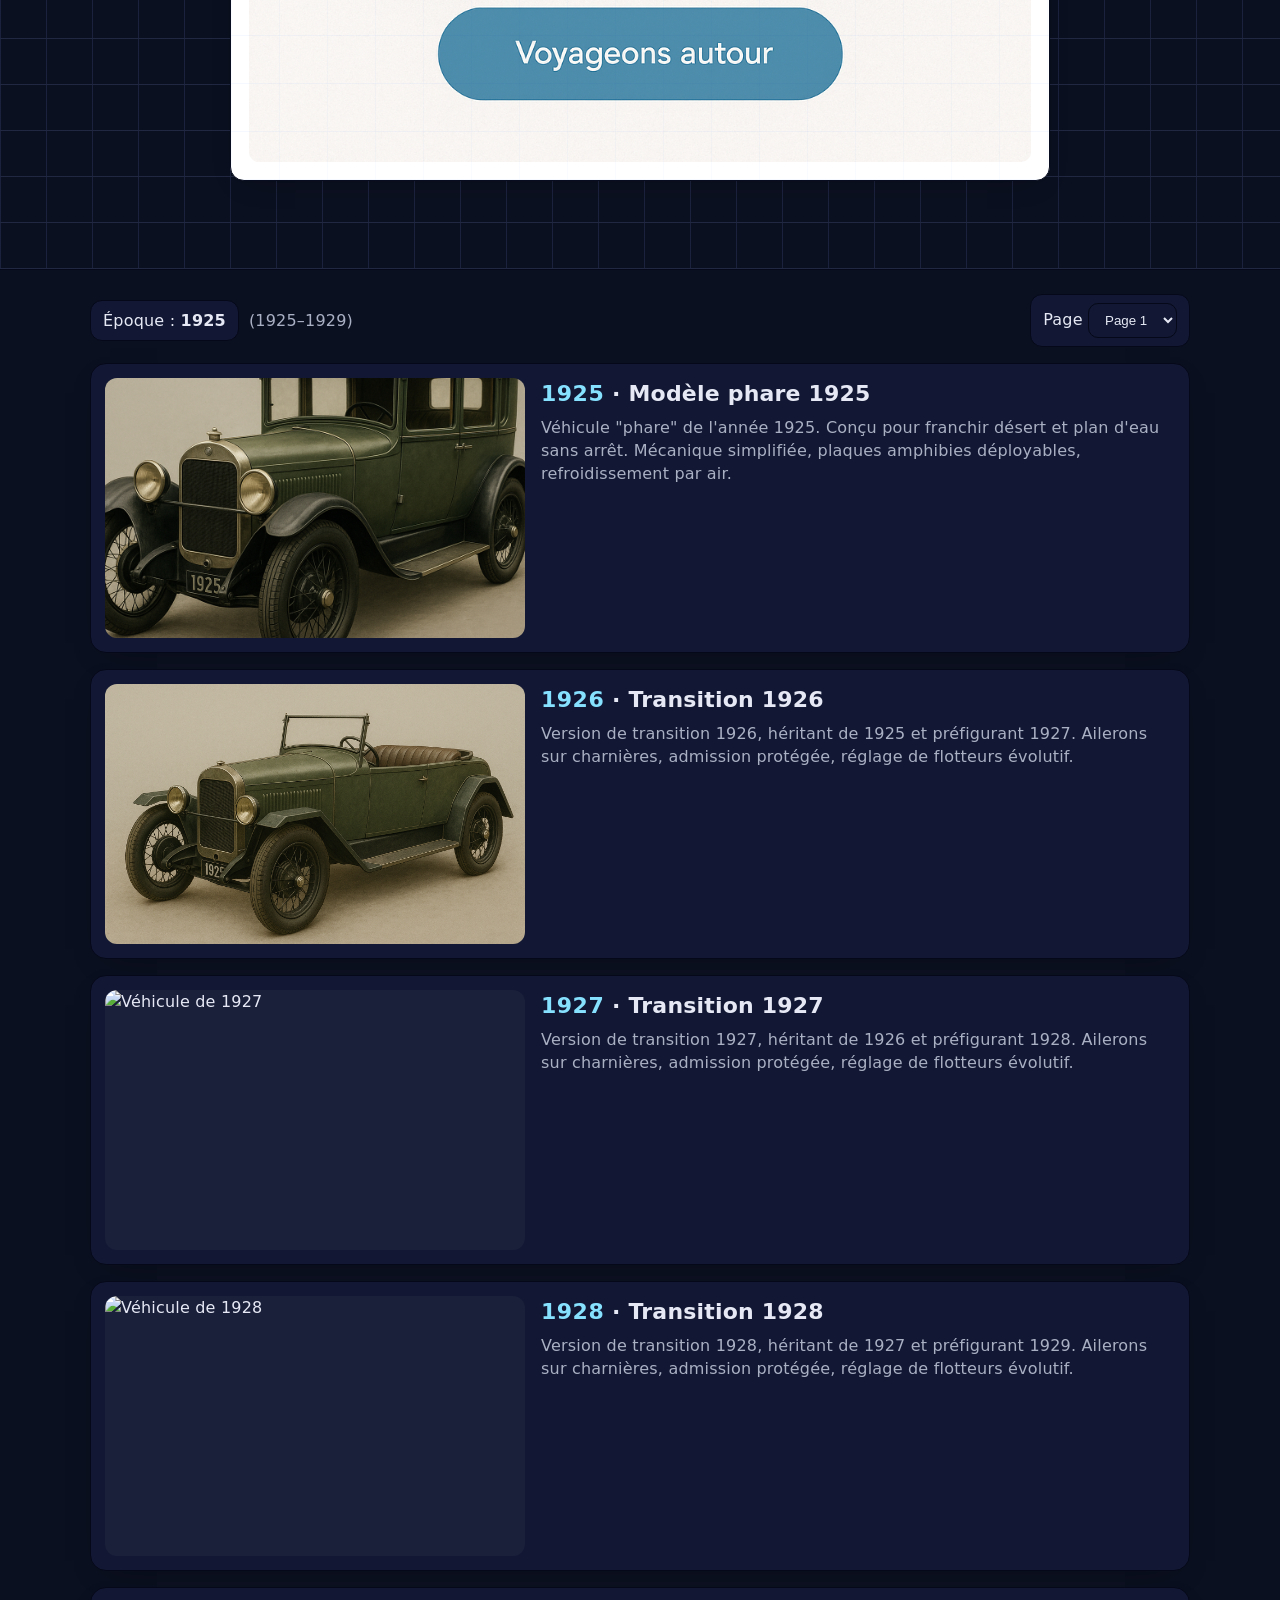
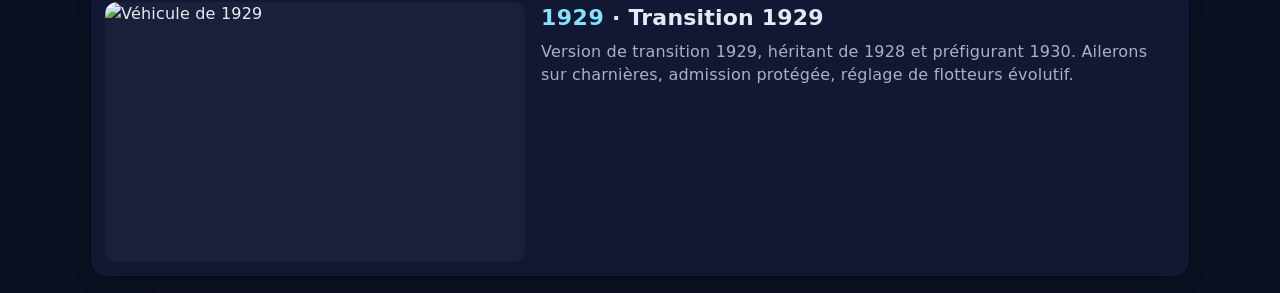
==== commit fb532f2a: "Add files via upload" ====
--- a/index.html
+++ b/index.html
@@ -100,13 +100,13 @@
     <div class="hero-sketches">
       <!-- Vue 3/4 avant (en haut sur desktop ; en premier sur mobile) -->
       <figure class="hero-sheet">
-        <img src="img/chronodius-sketch.png"
+        <img src="car/chronodius-sketch.png"
              alt="Croquis 3/4 avant d’une supercar futuriste, bleu électrique métallisé, accents argent, pneus esquissés, hachures">
       </figure>
 
       <!-- Vue de face (en dessous sur desktop et mobile) -->
       <figure class="hero-sheet">
-        <img src="img/chronodius-front.png"
+        <img src="car/chronodius-front.png"
              alt="Croquis face avant, phares horizontaux futuristes et calandre de véhicule électrique">
       </figure>
     </div>
@@ -139,7 +139,11 @@
       1925, 1926,
       1930, 1931, 1932, 1934, 1935, 1936, 1937,
       1940, 1941, 1942, 1943, 1944, 1945, 1946, 1947, 1948, 1949,
-      1950, 1951, 1952, 1953, 1954, 1955, 1956, 1957, 1958, 1959
+      1950, 1951, 1952, 1953, 1954, 1955, 1956, 1957, 1958, 1959,
+      1960, 1961, 1962, 1963, 1964, 1965, 1966, 1967,
+      1970,
+      1980, 1981, 1982, 1983,
+      1990, 1991, 1992, 1993
     ]);
 
     // ---------- Éléments ----------
--- a/style.css
+++ b/style.css
@@ -0,0 +1,128 @@
+/* Tout est *namespacé* sous .chronodius-hero pour éviter les collisions */
+/* S'appuie sur tes variables existantes (thèmes light/dark/night) */
+
+.chronodius-hero {
+  position: relative;
+  padding: clamp(24px, 6vw, 72px) 0 clamp(20px, 5vw, 56px);
+  /* Fond type plan technique subtil, animé très légèrement */
+  background:
+    repeating-linear-gradient(0deg, color-mix(in oklab, var(--panel), #ffffff 8%) 0 1px, transparent 1px 46px),
+    repeating-linear-gradient(90deg, color-mix(in oklab, var(--panel), #ffffff 5%) 0 1px, transparent 1px 46px);
+  animation: hero-grid-pan 40s linear infinite;
+  border-bottom: 1px solid color-mix(in oklab, var(--panel), #000 35%);
+}
+
+@keyframes hero-grid-pan {
+  0% { background-position: 0 0, 0 0; }
+  100% { background-position: 360px 360px, 180px 180px; }
+}
+
+.chronodius-hero .hero-wrap {
+  /* .wrap existe déjà, on ajoute juste un spacing vertical cohérent via la section */
+}
+
+.chronodius-hero .hero-title {
+  margin: 0;
+  text-align: center;
+  font-family: "Audiowide", system-ui, Segoe UI, Roboto, Inter, sans-serif;
+  font-size: clamp(28px, 6.5vw, 64px);
+  letter-spacing: .02em;
+  color: var(--fg);
+}
+
+.chronodius-hero .hero-sub {
+  margin: 10px 0 22px;
+  text-align: center;
+  font-size: clamp(15px, 2.8vw, 20px);
+  color: var(--muted);
+}
+
+.chronodius-hero .hero-cta {
+  display: inline-block;
+  margin: 6px auto 22px;
+  padding: 12px 24px;
+  border-radius: 999px;
+  background: color-mix(in oklab, var(--accent), #ffffff 40%); /* bleu clair */
+  color: color-mix(in oklab, var(--bg), #001 10%);
+  border: 2px solid color-mix(in oklab, #7a52ff, var(--accent) 20%); /* liseré violet */
+  font-weight: 700;
+  text-decoration: none;
+  box-shadow: 0 8px 22px rgba(0,0,0,.18);
+  transform: translateY(0);
+  transition: transform .18s ease, box-shadow .18s ease, filter .12s ease;
+}
+
+.chronodius-hero .hero-cta:hover {
+  transform: translateY(-3px);
+  box-shadow: 0 14px 30px rgba(0,0,0,.24);
+}
+
+.chronodius-hero .hero-cta:active {
+  transform: translateY(-1px);
+  filter: brightness(1.08); /* clic → légèrement plus clair */
+}
+
+.chronodius-hero .hero-cta:focus-visible {
+  outline: 3px solid var(--ring);
+  outline-offset: 3px;
+}
+
+.chronodius-hero .hero-sketches {
+  display: grid;
+  gap: clamp(12px, 2.6vw, 24px);
+  margin-top: clamp(10px, 2vw, 18px);
+}
+
+/* Feuilles avec « lignes techniques » en surimpression */
+.chronodius-hero .hero-sheet {
+  background: #fff;
+  border: 1px solid color-mix(in oklab, var(--panel), #000 25%);
+  border-radius: 14px;
+  padding: clamp(10px, 2vw, 18px);
+  position: relative;
+  overflow: hidden;
+  box-shadow:
+    0 .8px 2px rgba(0,0,0,.05),
+    0 10px 30px -18px rgba(0,0,0,.35);
+}
+
+.chronodius-hero .hero-sheet::before {
+  content: "";
+  position: absolute;
+  inset: 0;
+  background-image:
+    repeating-linear-gradient(0deg, #cfe0ff33 0 1px, transparent 1px 48px),
+    repeating-linear-gradient(90deg, #cfe0ff22 0 1px, transparent 1px 48px);
+  pointer-events: none;
+  mix-blend-mode: multiply;
+}
+
+.chronodius-hero .hero-sheet img {
+  width: 100%;
+  height: auto;
+  display: block;
+  border-radius: 10px;
+  background: #fff;
+}
+
+/* ————— Responsive ————— */
+
+/* Desktop : on laisse en colonne (croquis l'un sous l'autre) pour rester fidèle à ta maquette */
+@media (min-width: 980px) {
+  .chronodius-hero .hero-sketches {
+    max-width: 900px;
+    margin-inline: auto;
+  }
+}
+
+/* Mobile d'abord : tout est déjà empilé + tailles fluides via clamp() */
+/* On resserre juste les paddings sur très petit écran */
+@media (max-width: 420px) {
+  .chronodius-hero {
+    padding: 20px 0 28px;
+  }
+  .chronodius-hero .hero-cta {
+    padding: 12px 18px;
+  }
+}
+  
